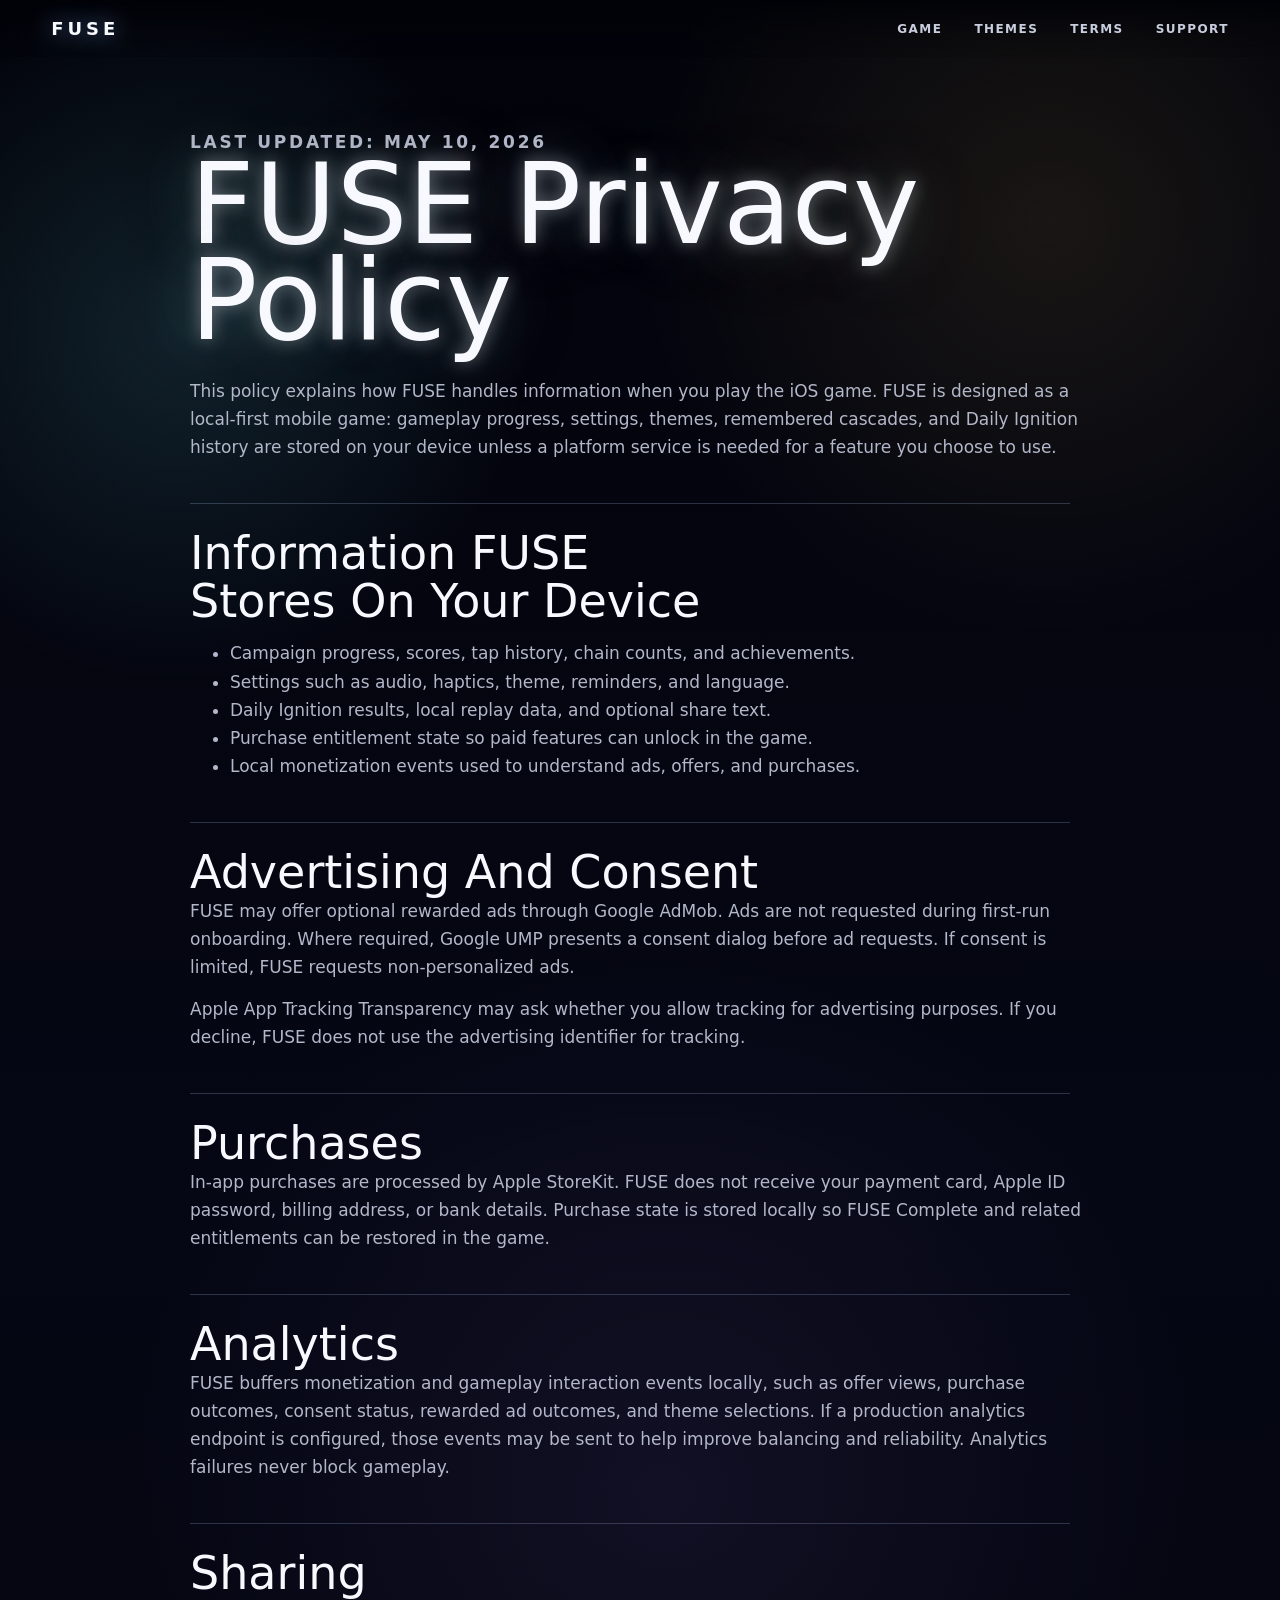
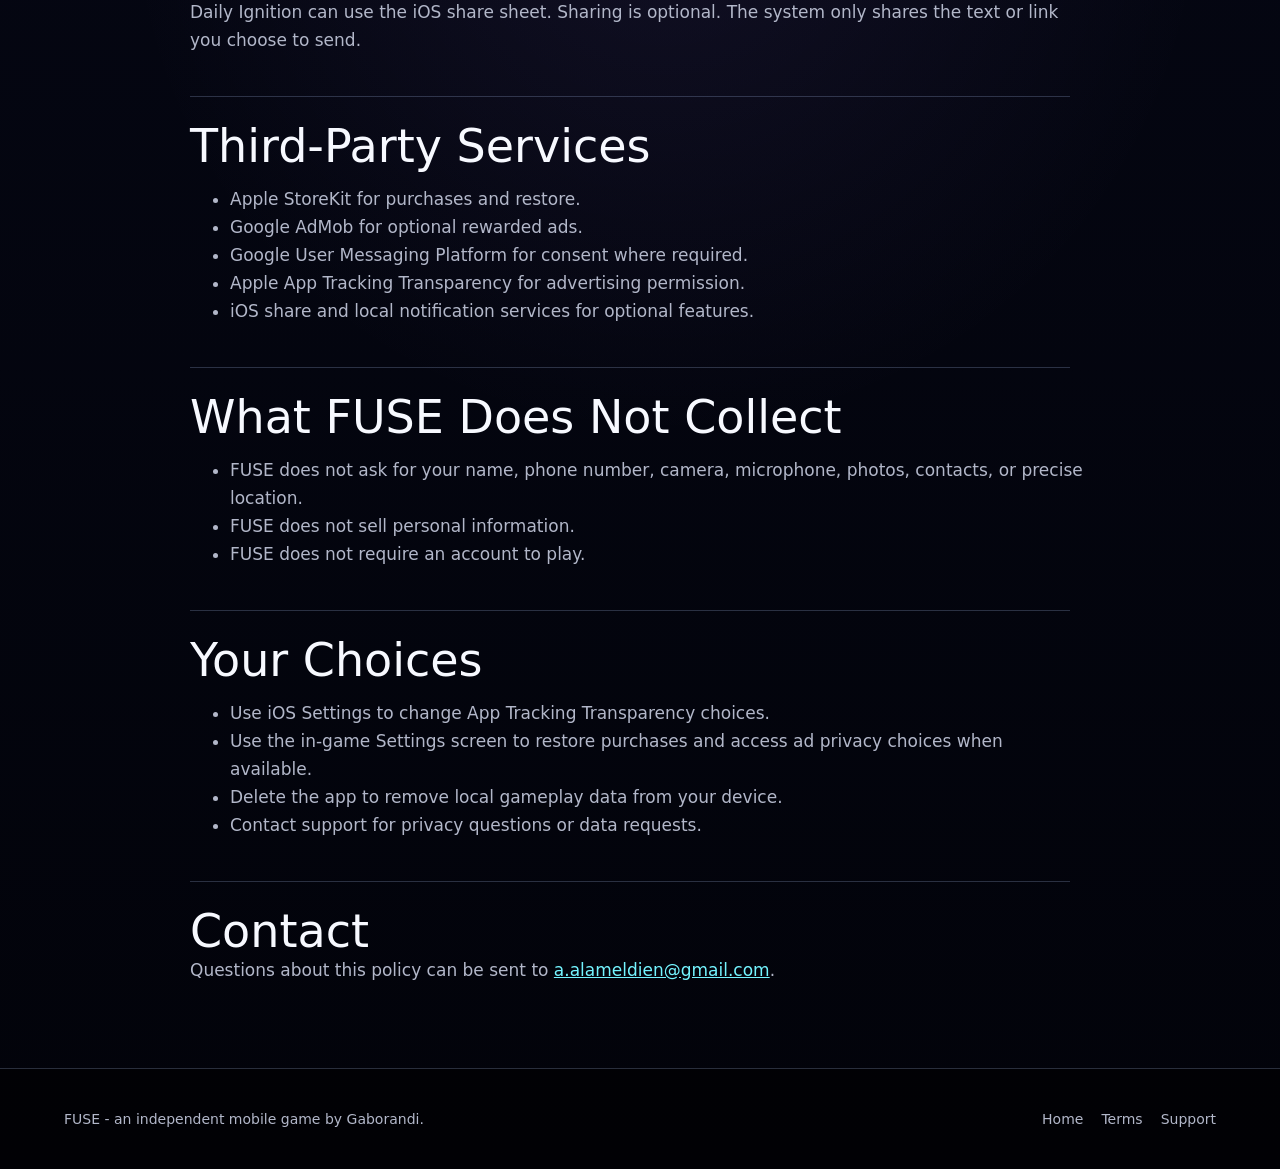
==== privacy/index.html @ 3484f69b "Publish premium FUSE website" ====
<!doctype html>
<html lang="en">
  <head>
    <meta charset="utf-8">
    <meta name="viewport" content="width=device-width, initial-scale=1">
    <title>FUSE Privacy Policy</title>
    <meta name="description" content="Privacy policy for FUSE, a mobile chain reaction puzzle game.">
    <link rel="canonical" href="https://gaborandi.github.io/fuse-privacy/privacy/">
    <meta name="theme-color" content="#03050c">
    <link rel="icon" href="../assets/favicon.svg" type="image/svg+xml">
    <link rel="stylesheet" href="../assets/site.css">
  </head>
  <body>
    <header class="site-header">
      <a class="brand-link" href="../">FUSE</a>
      <nav class="nav-links" aria-label="Main navigation">
        <a href="../#mechanic">Game</a>
        <a href="../#themes">Themes</a>
        <a href="../terms/">Terms</a>
        <a href="../support/">Support</a>
      </nav>
    </header>

    <main class="legal-body">
      <p class="updated">Last updated: May 10, 2026</p>
      <h1>FUSE Privacy Policy</h1>
      <p>
        This policy explains how FUSE handles information when you play the iOS
        game. FUSE is designed as a local-first mobile game: gameplay progress,
        settings, themes, remembered cascades, and Daily Ignition history are
        stored on your device unless a platform service is needed for a feature
        you choose to use.
      </p>

      <h2>Information FUSE Stores On Your Device</h2>
      <ul>
        <li>Campaign progress, scores, tap history, chain counts, and achievements.</li>
        <li>Settings such as audio, haptics, theme, reminders, and language.</li>
        <li>Daily Ignition results, local replay data, and optional share text.</li>
        <li>Purchase entitlement state so paid features can unlock in the game.</li>
        <li>Local monetization events used to understand ads, offers, and purchases.</li>
      </ul>

      <h2>Advertising And Consent</h2>
      <p>
        FUSE may offer optional rewarded ads through Google AdMob. Ads are not
        requested during first-run onboarding. Where required, Google UMP
        presents a consent dialog before ad requests. If consent is limited,
        FUSE requests non-personalized ads.
      </p>
      <p>
        Apple App Tracking Transparency may ask whether you allow tracking for
        advertising purposes. If you decline, FUSE does not use the advertising
        identifier for tracking.
      </p>

      <h2>Purchases</h2>
      <p>
        In-app purchases are processed by Apple StoreKit. FUSE does not receive
        your payment card, Apple ID password, billing address, or bank details.
        Purchase state is stored locally so FUSE Complete and related
        entitlements can be restored in the game.
      </p>

      <h2>Analytics</h2>
      <p>
        FUSE buffers monetization and gameplay interaction events locally, such
        as offer views, purchase outcomes, consent status, rewarded ad outcomes,
        and theme selections. If a production analytics endpoint is configured,
        those events may be sent to help improve balancing and reliability.
        Analytics failures never block gameplay.
      </p>

      <h2>Sharing</h2>
      <p>
        Daily Ignition can use the iOS share sheet. Sharing is optional. The
        system only shares the text or link you choose to send.
      </p>

      <h2>Third-Party Services</h2>
      <ul>
        <li>Apple StoreKit for purchases and restore.</li>
        <li>Google AdMob for optional rewarded ads.</li>
        <li>Google User Messaging Platform for consent where required.</li>
        <li>Apple App Tracking Transparency for advertising permission.</li>
        <li>iOS share and local notification services for optional features.</li>
      </ul>

      <h2>What FUSE Does Not Collect</h2>
      <ul>
        <li>FUSE does not ask for your name, phone number, camera, microphone, photos, contacts, or precise location.</li>
        <li>FUSE does not sell personal information.</li>
        <li>FUSE does not require an account to play.</li>
      </ul>

      <h2>Your Choices</h2>
      <ul>
        <li>Use iOS Settings to change App Tracking Transparency choices.</li>
        <li>Use the in-game Settings screen to restore purchases and access ad privacy choices when available.</li>
        <li>Delete the app to remove local gameplay data from your device.</li>
        <li>Contact support for privacy questions or data requests.</li>
      </ul>

      <h2>Contact</h2>
      <p>
        Questions about this policy can be sent to
        <a href="mailto:a.alameldien@gmail.com">a.alameldien@gmail.com</a>.
      </p>
    </main>

    <footer class="site-footer">
      <div class="footer-inner">
        <span>FUSE - an independent mobile game by Gaborandi.</span>
        <nav class="footer-links" aria-label="Legal navigation">
          <a href="../">Home</a>
          <a href="../terms/">Terms</a>
          <a href="../support/">Support</a>
        </nav>
      </div>
    </footer>
  </body>
</html>
---- assets/site.css ----
:root {
  color-scheme: dark;
  --bg: #02030a;
  --ink: #f7f9ff;
  --muted: #b2b7c9;
  --soft: #7a8199;
  --line: rgba(180, 204, 255, 0.22);
  --line-hot: rgba(116, 244, 255, 0.45);
  --glass: rgba(5, 8, 18, 0.68);
  --glass-strong: rgba(7, 11, 24, 0.88);
  --blue: #8fb6ff;
  --cyan: #74f4ff;
  --violet: #aa83ff;
  --amber: #ffd166;
  --red: #ff5c3f;
  --green: #8fffc2;
  --radius: 8px;
  --max: 1180px;
  font-family: Inter, ui-sans-serif, system-ui, -apple-system, BlinkMacSystemFont, "Segoe UI", sans-serif;
}

* {
  box-sizing: border-box;
}

html {
  background: var(--bg);
  scroll-behavior: smooth;
}

body {
  margin: 0;
  min-height: 100vh;
  overflow-x: hidden;
  color: var(--ink);
  background:
    radial-gradient(circle at 14% 12%, rgba(116, 244, 255, 0.12), transparent 22rem),
    radial-gradient(circle at 82% 8%, rgba(255, 209, 102, 0.09), transparent 26rem),
    radial-gradient(circle at 52% 54%, rgba(170, 131, 255, 0.08), transparent 34rem),
    linear-gradient(180deg, #02030a 0%, #050714 42%, #02030a 100%);
}

body::before {
  content: "";
  position: fixed;
  inset: 0;
  z-index: -4;
  pointer-events: none;
  background-image:
    radial-gradient(circle, rgba(255, 255, 255, 0.16) 0 1px, transparent 1px),
    radial-gradient(circle, rgba(116, 244, 255, 0.12) 0 1px, transparent 1px);
  background-position: 0 0, 24px 40px;
  background-size: 88px 88px, 132px 132px;
  opacity: 0.34;
}

body::after {
  content: "";
  position: fixed;
  inset: 0;
  z-index: -3;
  pointer-events: none;
  background:
    linear-gradient(90deg, rgba(0, 0, 0, 0.44), transparent 18%, transparent 82%, rgba(0, 0, 0, 0.48)),
    radial-gradient(circle at 50% 36%, transparent 0, rgba(0, 0, 0, 0.48) 72%);
}

a {
  color: inherit;
}

img {
  display: block;
  max-width: 100%;
}

h1,
h2,
h3,
p,
figure,
dl,
dd {
  margin: 0;
}

.site-header {
  position: fixed;
  inset: 0 0 auto;
  z-index: 50;
  display: flex;
  align-items: center;
  justify-content: space-between;
  gap: 24px;
  padding: 18px clamp(18px, 4vw, 56px);
  background: linear-gradient(180deg, rgba(1, 2, 7, 0.92), rgba(1, 2, 7, 0.28), transparent);
  backdrop-filter: blur(16px);
}

.brand-link {
  color: var(--ink);
  font-size: 18px;
  font-weight: 760;
  letter-spacing: 0.22em;
  text-decoration: none;
  text-shadow: 0 0 22px rgba(143, 182, 255, 0.7);
}

.nav-links {
  display: flex;
  align-items: center;
  gap: clamp(14px, 2.5vw, 32px);
  color: #c8cede;
  font-size: 12px;
  font-weight: 720;
  letter-spacing: 0.12em;
  text-transform: uppercase;
}

.nav-links a,
.footer-links a {
  text-decoration: none;
}

.nav-links a:hover,
.footer-links a:hover {
  color: var(--cyan);
}

.hero-premium {
  position: relative;
  min-height: 100svh;
  isolation: isolate;
  overflow: hidden;
  display: grid;
  align-items: center;
  padding: 104px clamp(20px, 5vw, 74px) 64px;
}

.hero-cosmos,
.cosmos-layer {
  position: absolute;
  inset: 0;
}

.hero-cosmos {
  z-index: -2;
  overflow: hidden;
  background: #02030a;
}

.cosmos-layer {
  width: 100%;
  height: 100%;
  object-fit: cover;
  opacity: 0;
  transform: scale(1.1);
  filter: saturate(1.28) contrast(1.16) brightness(0.76);
  animation: heroCrossfade 24s linear infinite, heroDrift 18s ease-in-out infinite alternate;
}

.layer-sirius {
  opacity: 1;
}

.layer-carina {
  animation-delay: 8s, 0s;
}

.layer-helix {
  animation-delay: 16s, 0s;
}

.hero-premium::before {
  content: "";
  position: absolute;
  inset: 0;
  z-index: -1;
  background:
    radial-gradient(circle at 70% 45%, rgba(116, 244, 255, 0.13), transparent 24rem),
    radial-gradient(circle at 23% 68%, rgba(255, 92, 63, 0.13), transparent 28rem),
    linear-gradient(90deg, rgba(2, 3, 10, 0.96) 0%, rgba(2, 3, 10, 0.56) 42%, rgba(2, 3, 10, 0.86) 100%),
    linear-gradient(180deg, rgba(2, 3, 10, 0.16), #02030a 96%);
}

@keyframes heroCrossfade {
  0%,
  31% {
    opacity: 1;
  }

  36%,
  95% {
    opacity: 0;
  }

  100% {
    opacity: 1;
  }
}

@keyframes heroDrift {
  from {
    transform: translate3d(-1.6%, -1.2%, 0) scale(1.08);
  }

  to {
    transform: translate3d(1.8%, 1.4%, 0) scale(1.16);
  }
}

.hero-layout {
  width: min(var(--max), 100%);
  margin: 0 auto;
  display: grid;
  grid-template-columns: minmax(0, 0.95fr) minmax(360px, 0.8fr);
  gap: clamp(36px, 7vw, 104px);
  align-items: center;
}

.hero-copy {
  position: relative;
  z-index: 2;
}

.eyebrow,
.section-kicker,
.updated {
  color: var(--blue);
  text-transform: uppercase;
  letter-spacing: 0.16em;
  font-size: 13px;
  font-weight: 820;
}

.eyebrow {
  margin-bottom: 18px;
}

h1 {
  font-size: clamp(92px, 16vw, 214px);
  line-height: 0.74;
  font-weight: 260;
  letter-spacing: 0;
  text-shadow:
    0 0 18px rgba(247, 249, 255, 0.42),
    0 0 64px rgba(116, 244, 255, 0.28),
    0 0 110px rgba(255, 92, 63, 0.2);
}

.hero-lead {
  max-width: 710px;
  margin-top: 30px;
  color: #eef2ff;
  font-size: clamp(23px, 2.7vw, 36px);
  line-height: 1.22;
  text-wrap: balance;
}

.hero-actions {
  display: flex;
  flex-wrap: wrap;
  gap: 14px;
  margin-top: 30px;
}

.button {
  display: inline-flex;
  align-items: center;
  justify-content: center;
  min-height: 50px;
  padding: 0 20px;
  border: 1px solid rgba(205, 220, 255, 0.34);
  border-radius: var(--radius);
  color: var(--ink);
  background: rgba(6, 10, 24, 0.7);
  text-decoration: none;
  font-weight: 820;
  box-shadow: 0 18px 54px rgba(0, 0, 0, 0.34);
}

.button.primary {
  border-color: rgba(116, 244, 255, 0.66);
  background: linear-gradient(135deg, rgba(116, 244, 255, 0.32), rgba(143, 182, 255, 0.16), rgba(255, 209, 102, 0.11));
}

.button:hover {
  border-color: rgba(255, 255, 255, 0.82);
  transform: translateY(-1px);
}

.signal-row {
  display: grid;
  grid-template-columns: repeat(3, minmax(0, 1fr));
  max-width: 660px;
  margin-top: 44px;
  border: 1px solid rgba(180, 204, 255, 0.22);
  border-radius: var(--radius);
  background: rgba(4, 7, 17, 0.62);
  box-shadow: 0 20px 72px rgba(0, 0, 0, 0.28);
}

.signal-row div {
  padding: 18px;
}

.signal-row div + div {
  border-left: 1px solid rgba(180, 204, 255, 0.18);
}

.signal-row dt {
  color: var(--cyan);
  font-size: 34px;
  font-weight: 280;
  line-height: 1;
}

.signal-row dd {
  margin-top: 7px;
  color: var(--muted);
  font-size: 12px;
  font-weight: 780;
  letter-spacing: 0.08em;
  text-transform: uppercase;
}

.hero-showcase {
  position: relative;
  min-height: 650px;
}

.phone-frame {
  overflow: hidden;
  border: 1px solid rgba(194, 213, 255, 0.24);
  border-radius: 44px;
  background: linear-gradient(180deg, rgba(31, 39, 66, 0.92), #05060b);
  box-shadow:
    0 50px 130px rgba(0, 0, 0, 0.7),
    0 0 70px rgba(116, 244, 255, 0.11);
}

.phone-frame img {
  width: 100%;
  height: 100%;
  object-fit: cover;
  border-radius: 34px;
  padding: 12px;
}

.hero-phone {
  position: absolute;
  right: clamp(18px, 4vw, 64px);
  top: 22px;
  width: min(340px, 72vw);
  height: 640px;
  transform: rotate(2.4deg);
}

.theme-orbit {
  position: absolute;
  display: grid;
  gap: 10px;
  padding: 10px;
  width: 185px;
  border: 1px solid rgba(205, 220, 255, 0.24);
  border-radius: var(--radius);
  background: rgba(2, 4, 12, 0.74);
  box-shadow: 0 24px 70px rgba(0, 0, 0, 0.36);
  animation: floatPanel 5s ease-in-out infinite alternate;
}

.theme-orbit img {
  width: 100%;
  aspect-ratio: 1.22;
  object-fit: cover;
  border-radius: 6px;
  filter: saturate(1.3) contrast(1.08) brightness(1.04);
}

.theme-orbit span {
  color: var(--ink);
  font-size: 13px;
  font-weight: 820;
  letter-spacing: 0.12em;
  text-transform: uppercase;
}

.orbit-one {
  left: 0;
  top: 46px;
}

.orbit-two {
  right: 0;
  bottom: 40px;
  animation-delay: 1.2s;
}

.orbit-three {
  left: 28px;
  bottom: 150px;
  animation-delay: 2.1s;
}

@keyframes floatPanel {
  from {
    transform: translate3d(0, -8px, 0);
  }

  to {
    transform: translate3d(0, 10px, 0);
  }
}

.section {
  position: relative;
  padding: clamp(76px, 10vw, 136px) clamp(20px, 5vw, 74px);
}

.section-inner {
  width: min(var(--max), 100%);
  margin: 0 auto;
}

.split-head {
  display: grid;
  grid-template-columns: minmax(0, 1fr) minmax(300px, 0.7fr);
  gap: clamp(30px, 6vw, 88px);
  align-items: end;
  margin-top: 18px;
  margin-bottom: clamp(34px, 5vw, 62px);
}

h2 {
  max-width: 880px;
  color: var(--ink);
  font-size: clamp(42px, 6vw, 92px);
  line-height: 0.92;
  font-weight: 330;
  letter-spacing: 0;
  text-wrap: balance;
}

h3 {
  color: var(--ink);
}

.split-head p,
.stage-copy,
.finish-layout p {
  color: #cdd3e6;
  font-size: clamp(18px, 1.6vw, 22px);
  line-height: 1.58;
}

.play-section {
  background:
    linear-gradient(180deg, #02030a 0%, rgba(5, 8, 20, 0.96) 100%),
    radial-gradient(circle at 20% 20%, rgba(116, 244, 255, 0.16), transparent 28rem);
}

.play-grid {
  display: grid;
  grid-template-columns: repeat(3, minmax(0, 1fr));
  gap: 16px;
}

.play-card,
.mode-shot,
.legal-grid .tile {
  border: 1px solid var(--line);
  border-radius: var(--radius);
  background:
    linear-gradient(180deg, rgba(18, 26, 50, 0.8), rgba(6, 9, 22, 0.9)),
    radial-gradient(circle at 16% 0%, rgba(116, 244, 255, 0.12), transparent 16rem);
  box-shadow: 0 28px 90px rgba(0, 0, 0, 0.34);
}

.play-card {
  min-height: 250px;
  padding: 24px;
}

.play-number {
  display: block;
  margin-bottom: 52px;
  color: var(--soft);
  font-size: 15px;
  font-variant-numeric: tabular-nums;
}

.play-card h3 {
  margin-bottom: 12px;
  font-size: 30px;
}

.play-card p,
.mode-shot p,
.legal-body p,
.legal-body li {
  color: var(--muted);
  line-height: 1.65;
}

.star-stage {
  overflow: hidden;
  background:
    linear-gradient(180deg, rgba(2, 3, 10, 0.94), rgba(3, 5, 13, 0.86)),
    url("./themes/void.jpg") center / cover fixed;
}

.star-stage::before {
  content: "";
  position: absolute;
  inset: 0;
  background:
    radial-gradient(circle at 28% 42%, rgba(116, 244, 255, 0.1), transparent 25rem),
    radial-gradient(circle at 78% 54%, rgba(138, 76, 255, 0.12), transparent 25rem);
}

.star-stage-inner {
  position: relative;
  display: grid;
  grid-template-columns: minmax(0, 0.75fr) minmax(420px, 1fr);
  gap: clamp(38px, 7vw, 104px);
  align-items: center;
}

.star-stage h2 {
  margin-top: 18px;
}

.stage-copy {
  max-width: 560px;
  margin-top: 26px;
}

.star-map {
  position: relative;
  display: grid;
  grid-template-columns: repeat(2, minmax(0, 1fr));
  gap: 14px;
}

.star-map::before {
  content: "";
  position: absolute;
  inset: 10% 12%;
  border: 1px solid rgba(116, 244, 255, 0.16);
  border-radius: 50%;
  box-shadow: inset 0 0 70px rgba(116, 244, 255, 0.08);
}

.star-node {
  position: relative;
  min-height: 136px;
  padding: 64px 18px 18px;
  border: 1px solid rgba(180, 204, 255, 0.2);
  border-radius: var(--radius);
  background: rgba(2, 4, 12, 0.74);
}

.star-node::before {
  content: "";
  position: absolute;
  top: 18px;
  left: 18px;
  width: 30px;
  height: 30px;
  border-radius: 50%;
  background: var(--star);
  box-shadow: 0 0 18px var(--star), 0 0 54px var(--star);
}

.star-node b {
  display: block;
  font-size: 21px;
}

.star-node span {
  display: block;
  margin-top: 6px;
  color: var(--muted);
  font-size: 14px;
}

.theme-atlas {
  background:
    radial-gradient(circle at 28% 20%, rgba(255, 209, 102, 0.1), transparent 24rem),
    radial-gradient(circle at 78% 44%, rgba(116, 244, 255, 0.11), transparent 30rem),
    linear-gradient(180deg, #02030a 0%, #060815 100%);
}

.theme-mosaic {
  display: grid;
  grid-template-columns: repeat(4, minmax(0, 1fr));
  grid-auto-rows: 280px;
  grid-auto-flow: dense;
  gap: 16px;
}

.theme-panel {
  position: relative;
  overflow: hidden;
  border: 1px solid rgba(205, 220, 255, 0.24);
  border-radius: var(--radius);
  background: #04050b;
  box-shadow: 0 28px 86px rgba(0, 0, 0, 0.34);
}

.theme-panel.wide {
  grid-column: span 2;
}

.theme-panel.tall {
  grid-row: span 2;
}

.theme-panel img {
  width: 100%;
  height: 100%;
  object-fit: cover;
  transform: scale(1.06);
  filter: saturate(1.34) contrast(1.12) brightness(1.02);
  animation: imageBreath 8s ease-in-out infinite alternate;
}

.theme-panel:nth-child(2n) img {
  animation-delay: 1.4s;
}

.theme-panel:nth-child(3n) img {
  animation-delay: 2.3s;
}

.theme-panel::after {
  content: "";
  position: absolute;
  inset: 0;
  background:
    linear-gradient(180deg, transparent 38%, rgba(0, 0, 0, 0.82)),
    linear-gradient(90deg, rgba(0, 0, 0, 0.1), transparent 50%);
}

.theme-panel figcaption {
  position: absolute;
  inset: auto 0 0;
  z-index: 2;
  padding: 24px;
}

.theme-panel strong {
  display: block;
  font-size: clamp(25px, 3vw, 42px);
  line-height: 1;
}

.theme-panel span {
  display: block;
  margin-top: 8px;
  color: #d5d9e8;
  font-size: 15px;
}

@keyframes imageBreath {
  from {
    transform: translate3d(-1.5%, -1%, 0) scale(1.06);
  }

  to {
    transform: translate3d(1.5%, 1%, 0) scale(1.13);
  }
}

.modes-section {
  background:
    linear-gradient(180deg, #060815 0%, #02030a 100%),
    radial-gradient(circle at 20% 20%, rgba(170, 131, 255, 0.13), transparent 26rem);
}

.mode-gallery {
  display: grid;
  grid-template-columns: repeat(3, minmax(0, 1fr));
  gap: 16px;
}

.mode-shot {
  overflow: hidden;
}

.mode-shot img {
  width: 100%;
  aspect-ratio: 0.64;
  object-fit: cover;
  object-position: top center;
  filter: saturate(1.08) contrast(1.08) brightness(0.86);
  border-bottom: 1px solid var(--line);
}

.mode-shot div {
  padding: 22px;
}

.mode-shot h3 {
  margin-bottom: 10px;
  font-size: 28px;
}

.finish-section {
  background:
    radial-gradient(circle at 18% 60%, rgba(116, 244, 255, 0.1), transparent 24rem),
    radial-gradient(circle at 82% 18%, rgba(255, 92, 63, 0.1), transparent 24rem),
    #02030a;
}

.finish-layout {
  display: grid;
  grid-template-columns: 0.72fr 1fr;
  gap: clamp(34px, 7vw, 96px);
  align-items: center;
}

.finish-phone {
  width: min(360px, 80vw);
  justify-self: center;
}

.finish-layout h2 {
  margin-top: 18px;
  margin-bottom: 24px;
}

.site-footer {
  padding: 42px clamp(20px, 5vw, 74px);
  border-top: 1px solid var(--line);
  background: rgba(0, 0, 0, 0.52);
}

.footer-inner {
  width: min(var(--max), 100%);
  margin: 0 auto;
  display: flex;
  align-items: center;
  justify-content: space-between;
  gap: 20px;
  color: var(--muted);
  font-size: 14px;
}

.footer-links {
  display: flex;
  gap: 18px;
}

.legal-body {
  width: min(900px, calc(100% - 44px));
  margin: 0 auto;
  padding: 128px 0 84px;
}

.legal-body h1 {
  margin-bottom: 28px;
  font-size: clamp(50px, 9vw, 112px);
  line-height: 0.86;
  font-weight: 300;
}

.legal-body h2 {
  margin-top: 42px;
  padding-top: 26px;
  border-top: 1px solid var(--line);
  font-size: clamp(28px, 4vw, 46px);
  line-height: 1.04;
}

.legal-body p,
.legal-body li {
  font-size: 17px;
}

.legal-body p + p,
.legal-body ul {
  margin-top: 14px;
}

.legal-body a {
  color: var(--cyan);
}

.legal-body code {
  color: var(--ink);
  background: rgba(143, 182, 255, 0.1);
  border: 1px solid var(--line);
  border-radius: 6px;
  padding: 2px 6px;
}

.legal-grid {
  display: grid;
  grid-template-columns: repeat(3, minmax(0, 1fr));
  gap: 16px;
  margin: 38px 0 18px;
}

.legal-grid .tile {
  min-height: 260px;
  padding: 22px;
}

.legal-grid .tile h2 {
  margin-top: 0;
  padding-top: 0;
  border-top: 0;
  font-size: 24px;
  line-height: 1.12;
}

@media (max-width: 1060px) {
  .hero-layout,
  .split-head,
  .star-stage-inner,
  .finish-layout {
    grid-template-columns: 1fr;
  }

  .hero-showcase {
    min-height: 620px;
  }

  .hero-phone {
    left: 50%;
    right: auto;
    transform: translateX(-50%) rotate(1.6deg);
  }

  .orbit-one {
    left: 3%;
  }

  .orbit-two {
    right: 3%;
  }

  .play-grid,
  .legal-grid {
    grid-template-columns: 1fr;
  }

  .theme-mosaic {
    grid-template-columns: repeat(2, minmax(0, 1fr));
  }
}

@media (max-width: 700px) {
  .site-header {
    position: absolute;
    padding: 14px;
  }

  .brand-link {
    font-size: 13px;
  }

  .nav-links {
    gap: 10px;
    font-size: 9px;
    letter-spacing: 0.08em;
  }

  .hero-premium {
    min-height: auto;
    padding-top: 88px;
  }

  h1 {
    font-size: clamp(78px, 26vw, 118px);
  }

  .hero-lead {
    font-size: 22px;
  }

  .signal-row {
    grid-template-columns: 1fr;
  }

  .signal-row div + div {
    border-left: 0;
    border-top: 1px solid rgba(180, 204, 255, 0.18);
  }

  .hero-showcase {
    min-height: 560px;
  }

  .hero-phone {
    width: min(285px, 78vw);
    height: 520px;
    top: 20px;
  }

  .theme-orbit {
    width: 128px;
  }

  .orbit-one {
    left: 0;
    top: 36px;
  }

  .orbit-two {
    right: 0;
    bottom: 44px;
  }

  .orbit-three {
    left: 5%;
    bottom: 142px;
  }

  .section {
    padding: 72px 18px;
  }

  h2 {
    font-size: clamp(38px, 13vw, 58px);
  }

  .split-head {
    gap: 24px;
  }

  .star-map,
  .theme-mosaic {
    grid-template-columns: 1fr;
  }

  .theme-mosaic {
    grid-auto-rows: auto;
    gap: 18px;
  }

  .theme-panel,
  .theme-panel.wide,
  .theme-panel.tall {
    grid-column: auto;
    grid-row: auto;
    min-height: 360px;
  }

  .theme-panel img {
    min-height: 360px;
  }

  .mode-shot img {
    aspect-ratio: 0.78;
  }

  .mode-gallery {
    grid-template-columns: 1fr;
  }

  .finish-phone {
    width: min(300px, 86vw);
  }

  .footer-inner {
    align-items: flex-start;
    flex-direction: column;
  }
}

@media (prefers-reduced-motion: reduce) {
  *,
  *::before,
  *::after {
    animation-duration: 1ms !important;
    animation-iteration-count: 1 !important;
    scroll-behavior: auto !important;
  }
}
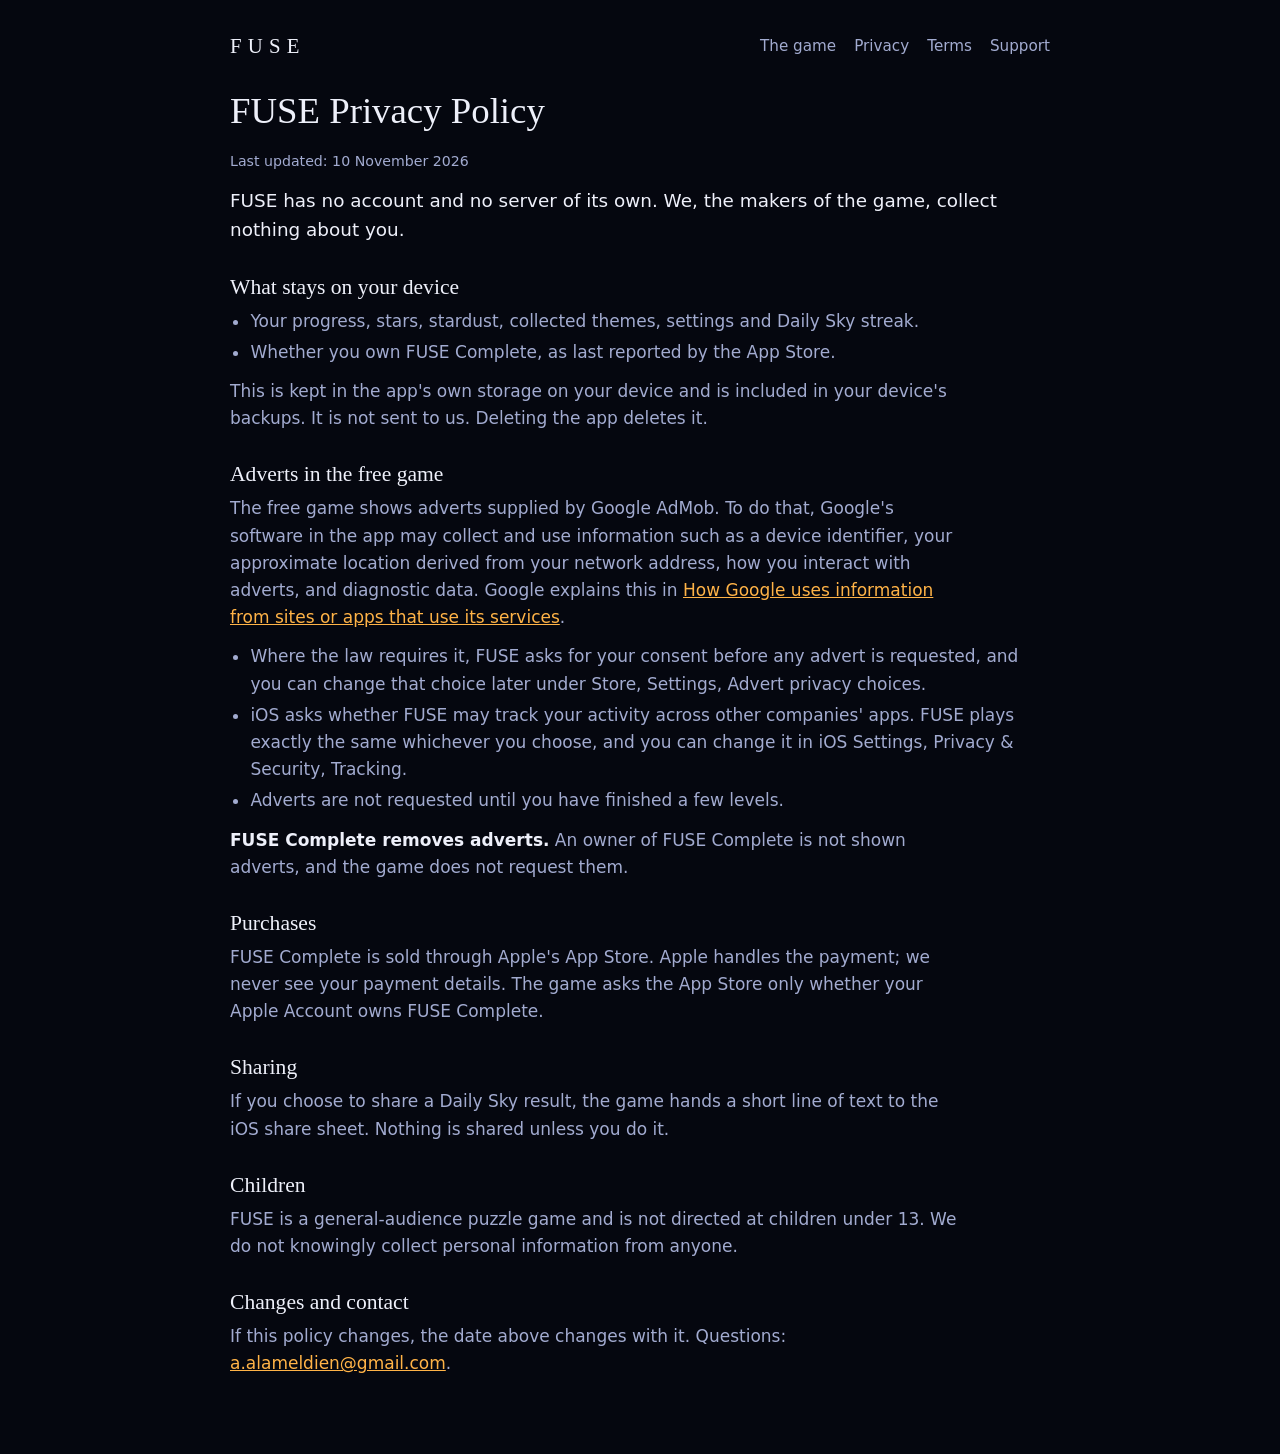
==== commit 71fd2565: "Rewrite the site for FUSE: One Tap Star Puzzle The pages described the earlier game. They now descri" ====
--- a/privacy/index.html
+++ b/privacy/index.html
@@ -1,122 +1,58 @@
-<!doctype html>
+<!DOCTYPE html>
 <html lang="en">
-  <head>
-    <meta charset="utf-8">
-    <meta name="viewport" content="width=device-width, initial-scale=1">
-    <title>FUSE Privacy Policy</title>
-    <meta name="description" content="Privacy policy for FUSE, a mobile chain reaction puzzle game.">
-    <link rel="canonical" href="https://gaborandi.github.io/fuse-privacy/privacy/">
-    <meta name="theme-color" content="#03050c">
-    <link rel="icon" href="../assets/favicon.svg" type="image/svg+xml">
-    <link rel="stylesheet" href="../assets/site.css">
-  </head>
-  <body>
-    <header class="site-header">
-      <a class="brand-link" href="../">FUSE</a>
-      <nav class="nav-links" aria-label="Main navigation">
-        <a href="../#mechanic">Game</a>
-        <a href="../#themes">Themes</a>
-        <a href="../terms/">Terms</a>
-        <a href="../support/">Support</a>
-      </nav>
-    </header>
-
-    <main class="legal-body">
-      <p class="updated">Last updated: May 10, 2026</p>
-      <h1>FUSE Privacy Policy</h1>
-      <p>
-        This policy explains how FUSE handles information when you play the iOS
-        game. FUSE is designed as a local-first mobile game: gameplay progress,
-        settings, themes, remembered cascades, and Daily Ignition history are
-        stored on your device unless a platform service is needed for a feature
-        you choose to use.
-      </p>
-
-      <h2>Information FUSE Stores On Your Device</h2>
-      <ul>
-        <li>Campaign progress, scores, tap history, chain counts, and achievements.</li>
-        <li>Settings such as audio, haptics, theme, reminders, and language.</li>
-        <li>Daily Ignition results, local replay data, and optional share text.</li>
-        <li>Purchase entitlement state so paid features can unlock in the game.</li>
-        <li>Local monetization events used to understand ads, offers, and purchases.</li>
-      </ul>
-
-      <h2>Advertising And Consent</h2>
-      <p>
-        FUSE may offer optional rewarded ads through Google AdMob. Ads are not
-        requested during first-run onboarding. Where required, Google UMP
-        presents a consent dialog before ad requests. If consent is limited,
-        FUSE requests non-personalized ads.
-      </p>
-      <p>
-        Apple App Tracking Transparency may ask whether you allow tracking for
-        advertising purposes. If you decline, FUSE does not use the advertising
-        identifier for tracking.
-      </p>
-
-      <h2>Purchases</h2>
-      <p>
-        In-app purchases are processed by Apple StoreKit. FUSE does not receive
-        your payment card, Apple ID password, billing address, or bank details.
-        Purchase state is stored locally so FUSE Complete and related
-        entitlements can be restored in the game.
-      </p>
-
-      <h2>Analytics</h2>
-      <p>
-        FUSE buffers monetization and gameplay interaction events locally, such
-        as offer views, purchase outcomes, consent status, rewarded ad outcomes,
-        and theme selections. If a production analytics endpoint is configured,
-        those events may be sent to help improve balancing and reliability.
-        Analytics failures never block gameplay.
-      </p>
-
-      <h2>Sharing</h2>
-      <p>
-        Daily Ignition can use the iOS share sheet. Sharing is optional. The
-        system only shares the text or link you choose to send.
-      </p>
-
-      <h2>Third-Party Services</h2>
-      <ul>
-        <li>Apple StoreKit for purchases and restore.</li>
-        <li>Google AdMob for optional rewarded ads.</li>
-        <li>Google User Messaging Platform for consent where required.</li>
-        <li>Apple App Tracking Transparency for advertising permission.</li>
-        <li>iOS share and local notification services for optional features.</li>
-      </ul>
-
-      <h2>What FUSE Does Not Collect</h2>
-      <ul>
-        <li>FUSE does not ask for your name, phone number, camera, microphone, photos, contacts, or precise location.</li>
-        <li>FUSE does not sell personal information.</li>
-        <li>FUSE does not require an account to play.</li>
-      </ul>
-
-      <h2>Your Choices</h2>
-      <ul>
-        <li>Use iOS Settings to change App Tracking Transparency choices.</li>
-        <li>Use the in-game Settings screen to restore purchases and access ad privacy choices when available.</li>
-        <li>Delete the app to remove local gameplay data from your device.</li>
-        <li>Contact support for privacy questions or data requests.</li>
-      </ul>
-
-      <h2>Contact</h2>
-      <p>
-        Questions about this policy can be sent to
-        <a href="mailto:a.alameldien@gmail.com">a.alameldien@gmail.com</a>.
-      </p>
-    </main>
-
-    <footer class="site-footer">
-      <div class="footer-inner">
-        <span>FUSE - an independent mobile game by Gaborandi.</span>
-        <nav class="footer-links" aria-label="Legal navigation">
-          <a href="../">Home</a>
-          <a href="../terms/">Terms</a>
-          <a href="../support/">Support</a>
-        </nav>
-      </div>
-    </footer>
-  </body>
+<head>
+<meta charset="UTF-8">
+<meta name="viewport" content="width=device-width, initial-scale=1">
+<title>FUSE Privacy Policy</title>
+<meta name="description" content="How FUSE handles information.">
+<link rel="icon" href="../assets/favicon.svg" type="image/svg+xml">
+<style>
+:root{color-scheme:dark;--bg:#05070f;--ink:#eef0fa;--dim:#a2abd0;--gold:#ffb347;--line:#2a3566}
+*{box-sizing:border-box;margin:0;padding:0}
+body{background:var(--bg);color:var(--ink);font:17px/1.6 -apple-system,"SF Pro Text",system-ui,"Segoe UI",sans-serif}
+main{max-width:860px;margin:0 auto;padding:28px 20px 64px}
+nav{display:flex;flex-wrap:wrap;gap:18px;align-items:center;padding:6px 0 26px;font-size:.95rem}
+nav a{color:var(--dim);text-decoration:none} nav a:hover{color:var(--ink)} nav b{font:400 1.3rem "New York","Iowan Old Style",Georgia,serif;letter-spacing:.3em;margin-right:auto;color:var(--ink)}
+h1{font:400 2.3rem/1.15 "New York","Iowan Old Style",Georgia,serif;margin:6px 0 14px;text-wrap:balance}
+h2{font:400 1.35rem "New York","Iowan Old Style",Georgia,serif;margin:30px 0 8px}
+p,li{color:var(--dim)} p{margin:0 0 12px;max-width:68ch} ul{padding-left:1.2em;margin:0 0 12px} li{margin:4px 0} b,strong{color:var(--ink);font-weight:600}
+a{color:var(--gold)}
+.lead{font-size:1.15rem;color:var(--ink)}
+.shots{display:grid;grid-template-columns:repeat(3,minmax(0,1fr));gap:14px;margin:26px 0}
+.shots img{width:100%;height:auto;border-radius:18px;border:1px solid var(--line);display:block}
+.note{border:1px solid var(--line);border-radius:14px;padding:14px 16px;margin:18px 0}
+small{color:var(--dim)}
+@media (max-width:560px){.shots{grid-template-columns:1fr 1fr}.shots img:last-child{display:none}h1{font-size:1.8rem}}
+</style>
+</head>
+<body>
+<main>
+<nav><b>FUSE</b><a href="../">The game</a><a href="../privacy/">Privacy</a><a href="../terms/">Terms</a><a href="../support/">Support</a></nav>
+<h1>FUSE Privacy Policy</h1>
+<p><small>Last updated: 10 November 2026</small></p>
+<p class="lead">FUSE has no account and no server of its own. We, the makers of the game, collect nothing about you.</p>
+<h2>What stays on your device</h2>
+<ul>
+<li>Your progress, stars, stardust, collected themes, settings and Daily Sky streak.</li>
+<li>Whether you own FUSE Complete, as last reported by the App Store.</li>
+</ul>
+<p>This is kept in the app's own storage on your device and is included in your device's backups. It is not sent to us. Deleting the app deletes it.</p>
+<h2>Adverts in the free game</h2>
+<p>The free game shows adverts supplied by Google AdMob. To do that, Google's software in the app may collect and use information such as a device identifier, your approximate location derived from your network address, how you interact with adverts, and diagnostic data. Google explains this in <a href="https://policies.google.com/technologies/partner-sites">How Google uses information from sites or apps that use its services</a>.</p>
+<ul>
+<li>Where the law requires it, FUSE asks for your consent before any advert is requested, and you can change that choice later under Store, Settings, Advert privacy choices.</li>
+<li>iOS asks whether FUSE may track your activity across other companies' apps. FUSE plays exactly the same whichever you choose, and you can change it in iOS Settings, Privacy &amp; Security, Tracking.</li>
+<li>Adverts are not requested until you have finished a few levels.</li>
+</ul>
+<p><b>FUSE Complete removes adverts.</b> An owner of FUSE Complete is not shown adverts, and the game does not request them.</p>
+<h2>Purchases</h2>
+<p>FUSE Complete is sold through Apple's App Store. Apple handles the payment; we never see your payment details. The game asks the App Store only whether your Apple Account owns FUSE Complete.</p>
+<h2>Sharing</h2>
+<p>If you choose to share a Daily Sky result, the game hands a short line of text to the iOS share sheet. Nothing is shared unless you do it.</p>
+<h2>Children</h2>
+<p>FUSE is a general-audience puzzle game and is not directed at children under 13. We do not knowingly collect personal information from anyone.</p>
+<h2>Changes and contact</h2>
+<p>If this policy changes, the date above changes with it. Questions: <a href="mailto:a.alameldien@gmail.com">a.alameldien@gmail.com</a>.</p>
+</main>
+</body>
 </html>
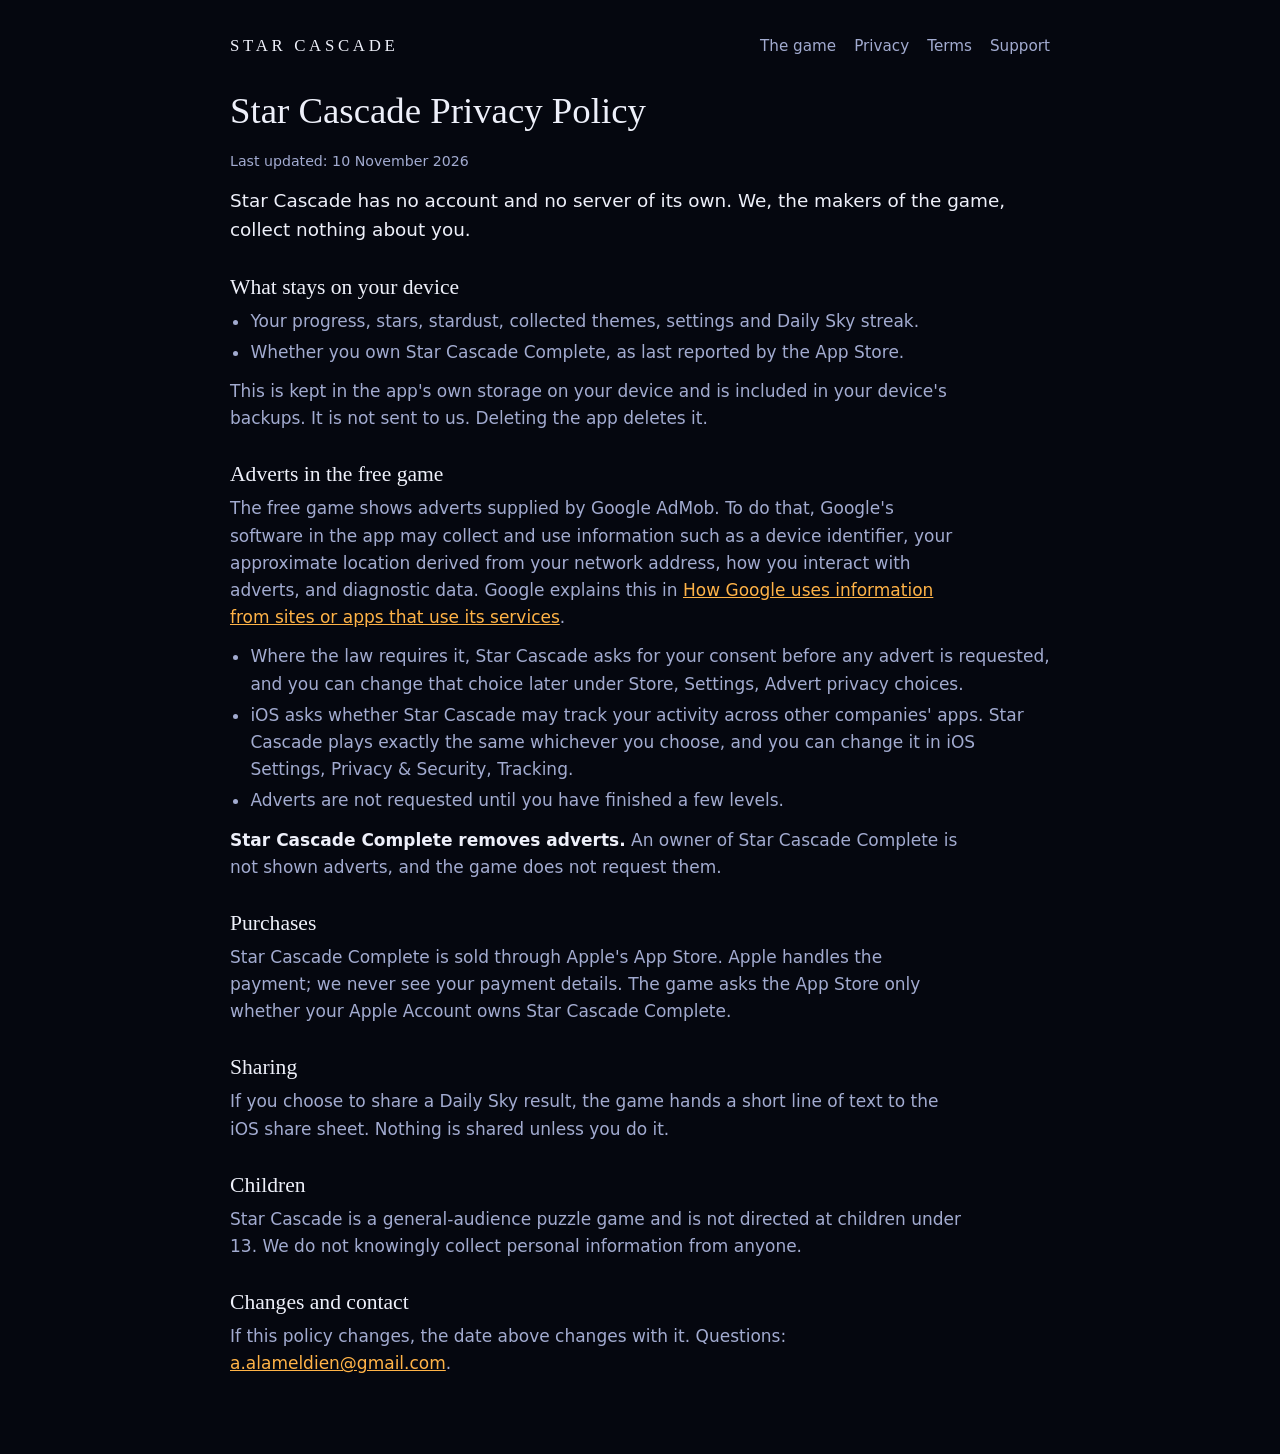
==== commit 38927675: "Rename the game Star Cascade Co-Authored-By: Claude Fable 5.2 <noreply@anthropic.com>" ====
--- a/privacy/index.html
+++ b/privacy/index.html
@@ -3,8 +3,8 @@
 <head>
 <meta charset="UTF-8">
 <meta name="viewport" content="width=device-width, initial-scale=1">
-<title>FUSE Privacy Policy</title>
-<meta name="description" content="How FUSE handles information.">
+<title>Star Cascade Privacy Policy</title>
+<meta name="description" content="How Star Cascade handles information.">
 <link rel="icon" href="../assets/favicon.svg" type="image/svg+xml">
 <style>
 :root{color-scheme:dark;--bg:#05070f;--ink:#eef0fa;--dim:#a2abd0;--gold:#ffb347;--line:#2a3566}
@@ -12,7 +12,7 @@
 body{background:var(--bg);color:var(--ink);font:17px/1.6 -apple-system,"SF Pro Text",system-ui,"Segoe UI",sans-serif}
 main{max-width:860px;margin:0 auto;padding:28px 20px 64px}
 nav{display:flex;flex-wrap:wrap;gap:18px;align-items:center;padding:6px 0 26px;font-size:.95rem}
-nav a{color:var(--dim);text-decoration:none} nav a:hover{color:var(--ink)} nav b{font:400 1.3rem "New York","Iowan Old Style",Georgia,serif;letter-spacing:.3em;margin-right:auto;color:var(--ink)}
+nav a{color:var(--dim);text-decoration:none} nav a:hover{color:var(--ink)} nav b{font:400 1.05rem "New York","Iowan Old Style",Georgia,serif;letter-spacing:.22em;margin-right:auto;color:var(--ink)}
 h1{font:400 2.3rem/1.15 "New York","Iowan Old Style",Georgia,serif;margin:6px 0 14px;text-wrap:balance}
 h2{font:400 1.35rem "New York","Iowan Old Style",Georgia,serif;margin:30px 0 8px}
 p,li{color:var(--dim)} p{margin:0 0 12px;max-width:68ch} ul{padding-left:1.2em;margin:0 0 12px} li{margin:4px 0} b,strong{color:var(--ink);font-weight:600}
@@ -27,30 +27,30 @@
 </head>
 <body>
 <main>
-<nav><b>FUSE</b><a href="../">The game</a><a href="../privacy/">Privacy</a><a href="../terms/">Terms</a><a href="../support/">Support</a></nav>
-<h1>FUSE Privacy Policy</h1>
+<nav><b>STAR CASCADE</b><a href="../">The game</a><a href="../privacy/">Privacy</a><a href="../terms/">Terms</a><a href="../support/">Support</a></nav>
+<h1>Star Cascade Privacy Policy</h1>
 <p><small>Last updated: 10 November 2026</small></p>
-<p class="lead">FUSE has no account and no server of its own. We, the makers of the game, collect nothing about you.</p>
+<p class="lead">Star Cascade has no account and no server of its own. We, the makers of the game, collect nothing about you.</p>
 <h2>What stays on your device</h2>
 <ul>
 <li>Your progress, stars, stardust, collected themes, settings and Daily Sky streak.</li>
-<li>Whether you own FUSE Complete, as last reported by the App Store.</li>
+<li>Whether you own Star Cascade Complete, as last reported by the App Store.</li>
 </ul>
 <p>This is kept in the app's own storage on your device and is included in your device's backups. It is not sent to us. Deleting the app deletes it.</p>
 <h2>Adverts in the free game</h2>
 <p>The free game shows adverts supplied by Google AdMob. To do that, Google's software in the app may collect and use information such as a device identifier, your approximate location derived from your network address, how you interact with adverts, and diagnostic data. Google explains this in <a href="https://policies.google.com/technologies/partner-sites">How Google uses information from sites or apps that use its services</a>.</p>
 <ul>
-<li>Where the law requires it, FUSE asks for your consent before any advert is requested, and you can change that choice later under Store, Settings, Advert privacy choices.</li>
-<li>iOS asks whether FUSE may track your activity across other companies' apps. FUSE plays exactly the same whichever you choose, and you can change it in iOS Settings, Privacy &amp; Security, Tracking.</li>
+<li>Where the law requires it, Star Cascade asks for your consent before any advert is requested, and you can change that choice later under Store, Settings, Advert privacy choices.</li>
+<li>iOS asks whether Star Cascade may track your activity across other companies' apps. Star Cascade plays exactly the same whichever you choose, and you can change it in iOS Settings, Privacy &amp; Security, Tracking.</li>
 <li>Adverts are not requested until you have finished a few levels.</li>
 </ul>
-<p><b>FUSE Complete removes adverts.</b> An owner of FUSE Complete is not shown adverts, and the game does not request them.</p>
+<p><b>Star Cascade Complete removes adverts.</b> An owner of Star Cascade Complete is not shown adverts, and the game does not request them.</p>
 <h2>Purchases</h2>
-<p>FUSE Complete is sold through Apple's App Store. Apple handles the payment; we never see your payment details. The game asks the App Store only whether your Apple Account owns FUSE Complete.</p>
+<p>Star Cascade Complete is sold through Apple's App Store. Apple handles the payment; we never see your payment details. The game asks the App Store only whether your Apple Account owns Star Cascade Complete.</p>
 <h2>Sharing</h2>
 <p>If you choose to share a Daily Sky result, the game hands a short line of text to the iOS share sheet. Nothing is shared unless you do it.</p>
 <h2>Children</h2>
-<p>FUSE is a general-audience puzzle game and is not directed at children under 13. We do not knowingly collect personal information from anyone.</p>
+<p>Star Cascade is a general-audience puzzle game and is not directed at children under 13. We do not knowingly collect personal information from anyone.</p>
 <h2>Changes and contact</h2>
 <p>If this policy changes, the date above changes with it. Questions: <a href="mailto:a.alameldien@gmail.com">a.alameldien@gmail.com</a>.</p>
 </main>
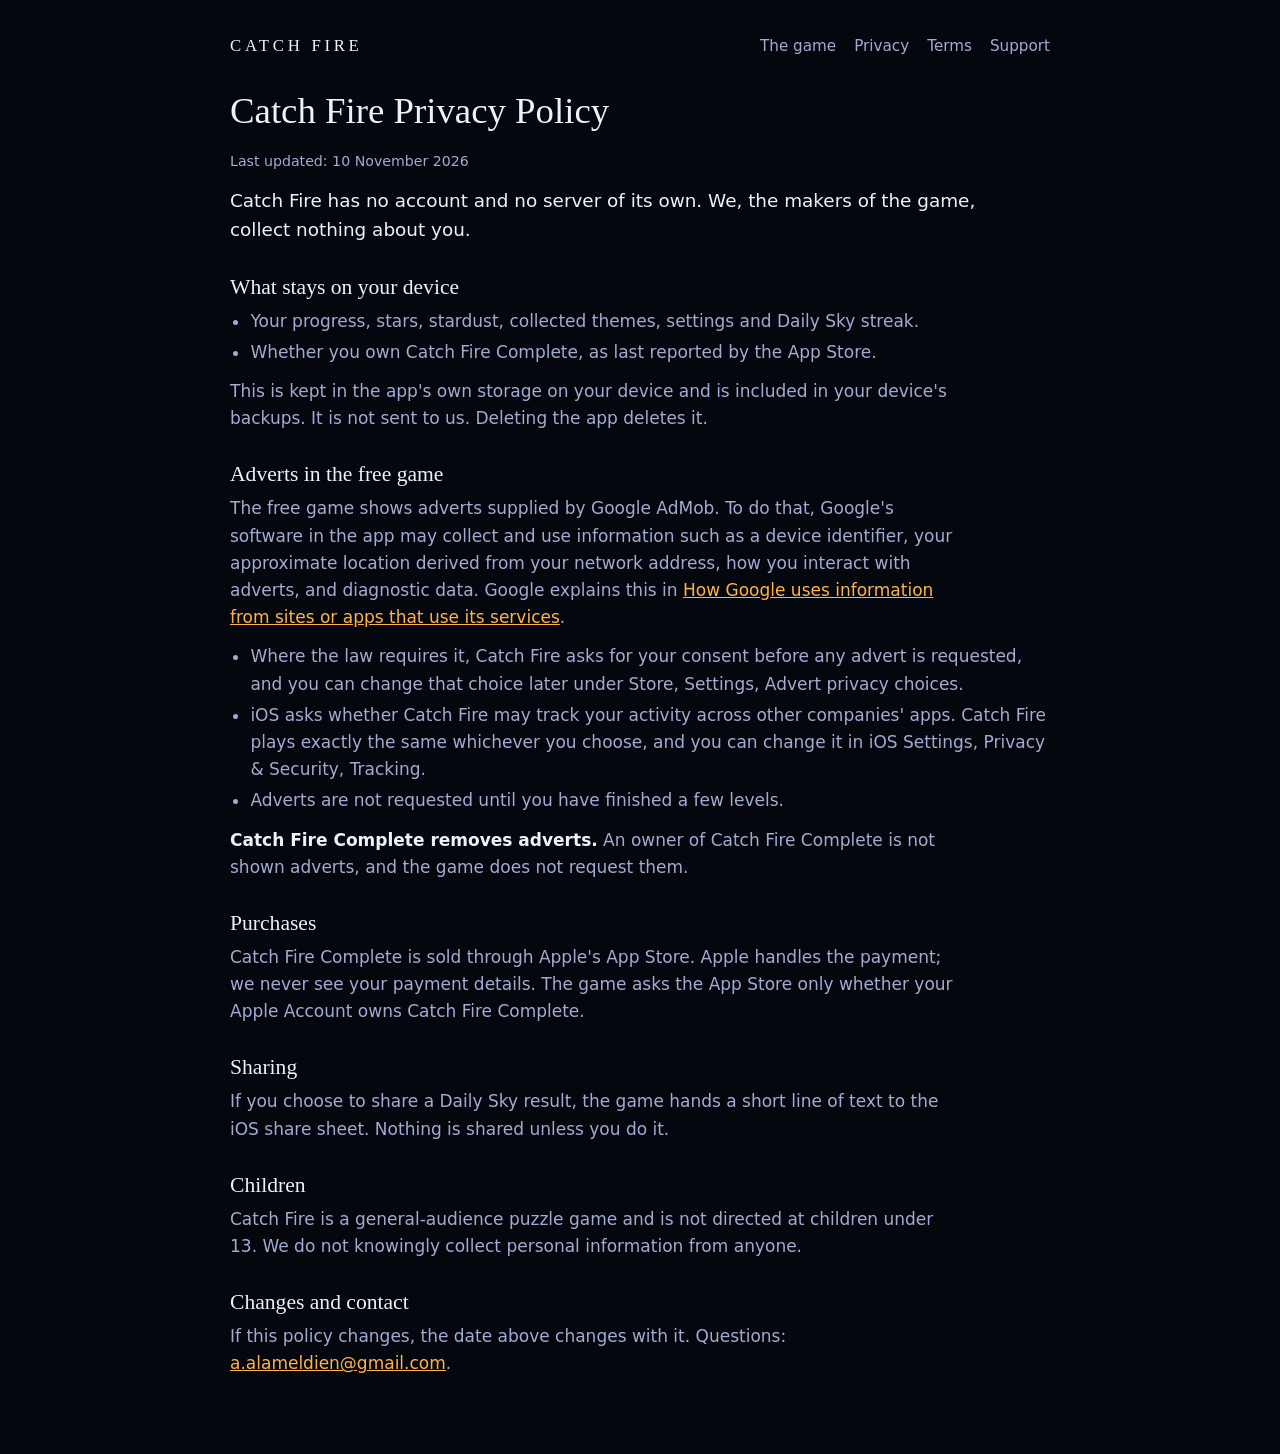
==== commit 23659f75: "Rename the game Catch Fire Co-Authored-By: Claude Fable 5.2 <noreply@anthropic.com>" ====
--- a/privacy/index.html
+++ b/privacy/index.html
@@ -3,8 +3,8 @@
 <head>
 <meta charset="UTF-8">
 <meta name="viewport" content="width=device-width, initial-scale=1">
-<title>Star Cascade Privacy Policy</title>
-<meta name="description" content="How Star Cascade handles information.">
+<title>Catch Fire Privacy Policy</title>
+<meta name="description" content="How Catch Fire handles information.">
 <link rel="icon" href="../assets/favicon.svg" type="image/svg+xml">
 <style>
 :root{color-scheme:dark;--bg:#05070f;--ink:#eef0fa;--dim:#a2abd0;--gold:#ffb347;--line:#2a3566}
@@ -27,30 +27,30 @@
 </head>
 <body>
 <main>
-<nav><b>STAR CASCADE</b><a href="../">The game</a><a href="../privacy/">Privacy</a><a href="../terms/">Terms</a><a href="../support/">Support</a></nav>
-<h1>Star Cascade Privacy Policy</h1>
+<nav><b>CATCH FIRE</b><a href="../">The game</a><a href="../privacy/">Privacy</a><a href="../terms/">Terms</a><a href="../support/">Support</a></nav>
+<h1>Catch Fire Privacy Policy</h1>
 <p><small>Last updated: 10 November 2026</small></p>
-<p class="lead">Star Cascade has no account and no server of its own. We, the makers of the game, collect nothing about you.</p>
+<p class="lead">Catch Fire has no account and no server of its own. We, the makers of the game, collect nothing about you.</p>
 <h2>What stays on your device</h2>
 <ul>
 <li>Your progress, stars, stardust, collected themes, settings and Daily Sky streak.</li>
-<li>Whether you own Star Cascade Complete, as last reported by the App Store.</li>
+<li>Whether you own Catch Fire Complete, as last reported by the App Store.</li>
 </ul>
 <p>This is kept in the app's own storage on your device and is included in your device's backups. It is not sent to us. Deleting the app deletes it.</p>
 <h2>Adverts in the free game</h2>
 <p>The free game shows adverts supplied by Google AdMob. To do that, Google's software in the app may collect and use information such as a device identifier, your approximate location derived from your network address, how you interact with adverts, and diagnostic data. Google explains this in <a href="https://policies.google.com/technologies/partner-sites">How Google uses information from sites or apps that use its services</a>.</p>
 <ul>
-<li>Where the law requires it, Star Cascade asks for your consent before any advert is requested, and you can change that choice later under Store, Settings, Advert privacy choices.</li>
-<li>iOS asks whether Star Cascade may track your activity across other companies' apps. Star Cascade plays exactly the same whichever you choose, and you can change it in iOS Settings, Privacy &amp; Security, Tracking.</li>
+<li>Where the law requires it, Catch Fire asks for your consent before any advert is requested, and you can change that choice later under Store, Settings, Advert privacy choices.</li>
+<li>iOS asks whether Catch Fire may track your activity across other companies' apps. Catch Fire plays exactly the same whichever you choose, and you can change it in iOS Settings, Privacy &amp; Security, Tracking.</li>
 <li>Adverts are not requested until you have finished a few levels.</li>
 </ul>
-<p><b>Star Cascade Complete removes adverts.</b> An owner of Star Cascade Complete is not shown adverts, and the game does not request them.</p>
+<p><b>Catch Fire Complete removes adverts.</b> An owner of Catch Fire Complete is not shown adverts, and the game does not request them.</p>
 <h2>Purchases</h2>
-<p>Star Cascade Complete is sold through Apple's App Store. Apple handles the payment; we never see your payment details. The game asks the App Store only whether your Apple Account owns Star Cascade Complete.</p>
+<p>Catch Fire Complete is sold through Apple's App Store. Apple handles the payment; we never see your payment details. The game asks the App Store only whether your Apple Account owns Catch Fire Complete.</p>
 <h2>Sharing</h2>
 <p>If you choose to share a Daily Sky result, the game hands a short line of text to the iOS share sheet. Nothing is shared unless you do it.</p>
 <h2>Children</h2>
-<p>Star Cascade is a general-audience puzzle game and is not directed at children under 13. We do not knowingly collect personal information from anyone.</p>
+<p>Catch Fire is a general-audience puzzle game and is not directed at children under 13. We do not knowingly collect personal information from anyone.</p>
 <h2>Changes and contact</h2>
 <p>If this policy changes, the date above changes with it. Questions: <a href="mailto:a.alameldien@gmail.com">a.alameldien@gmail.com</a>.</p>
 </main>
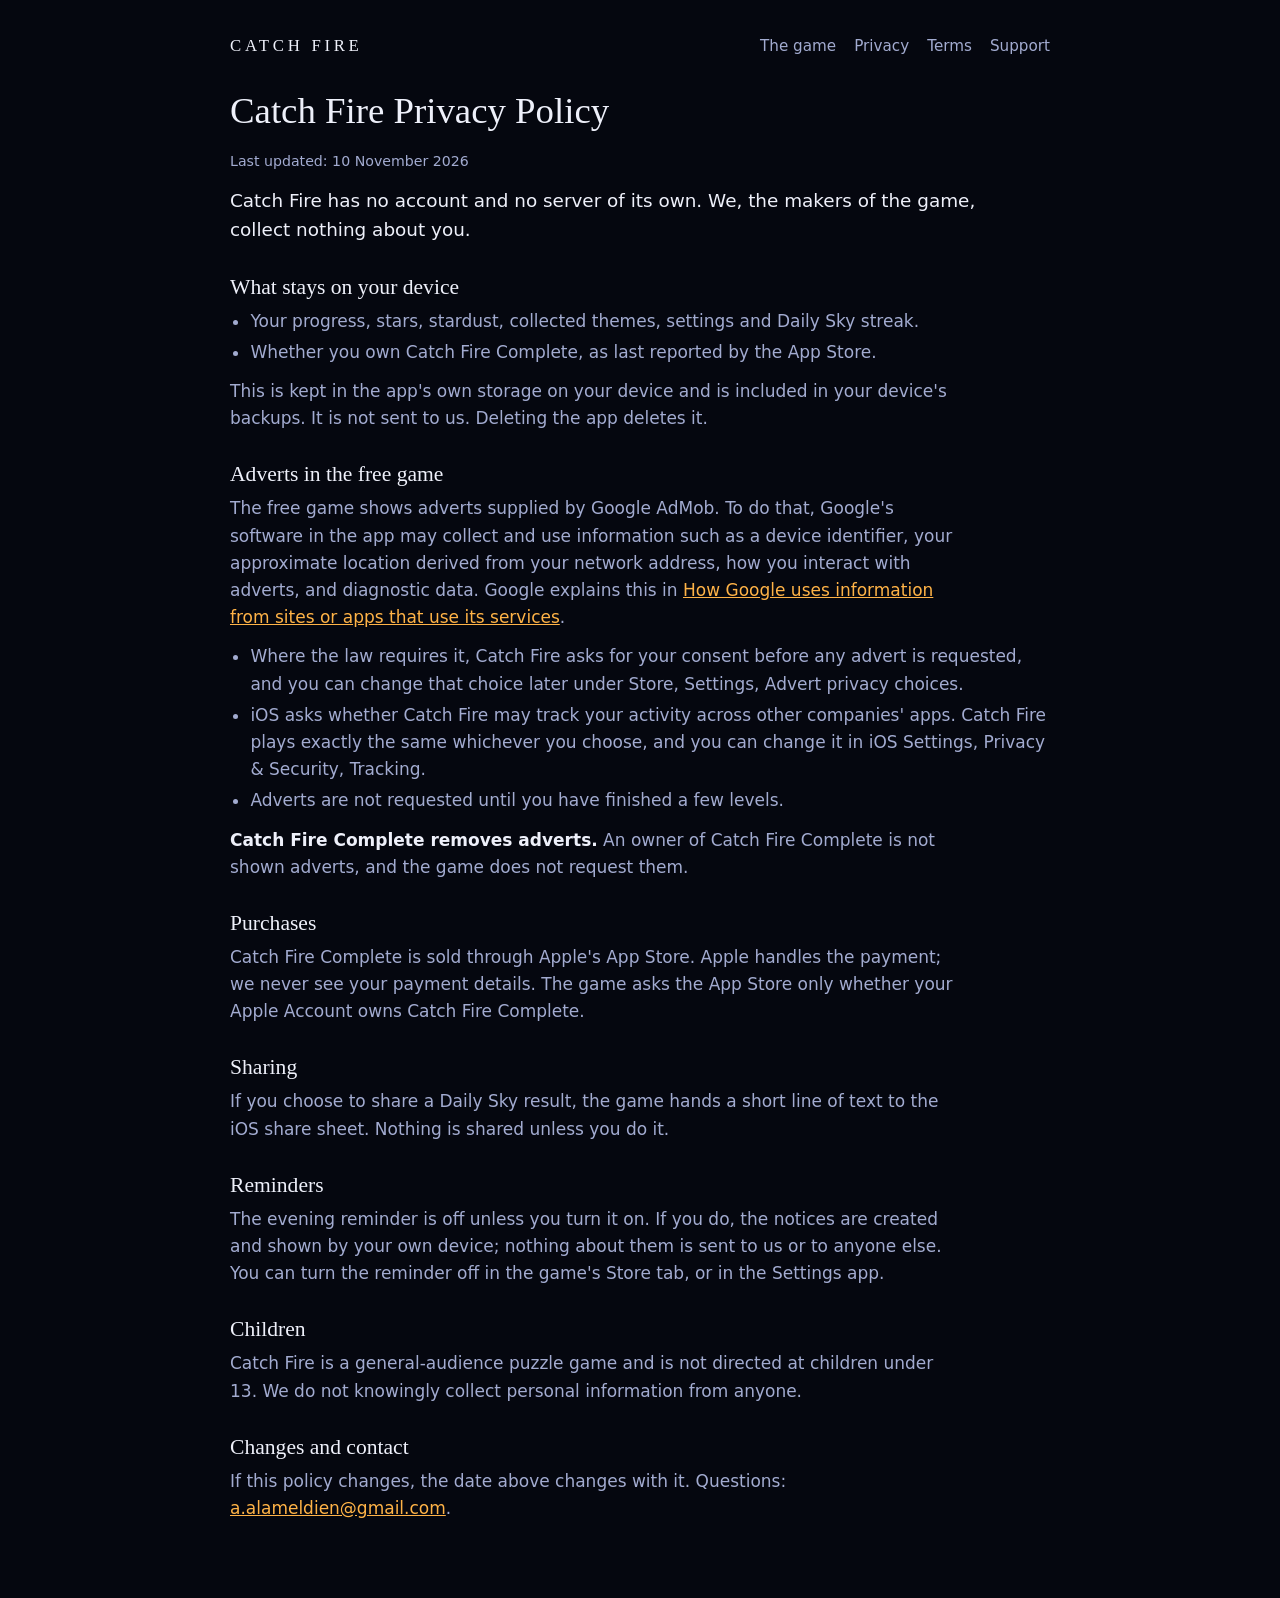
==== commit 3ce7f3d2: "Privacy: how the evening reminder works" ====
--- a/privacy/index.html
+++ b/privacy/index.html
@@ -49,6 +49,8 @@
 <p>Catch Fire Complete is sold through Apple's App Store. Apple handles the payment; we never see your payment details. The game asks the App Store only whether your Apple Account owns Catch Fire Complete.</p>
 <h2>Sharing</h2>
 <p>If you choose to share a Daily Sky result, the game hands a short line of text to the iOS share sheet. Nothing is shared unless you do it.</p>
+<h2>Reminders</h2>
+<p>The evening reminder is off unless you turn it on. If you do, the notices are created and shown by your own device; nothing about them is sent to us or to anyone else. You can turn the reminder off in the game's Store tab, or in the Settings app.</p>
 <h2>Children</h2>
 <p>Catch Fire is a general-audience puzzle game and is not directed at children under 13. We do not knowingly collect personal information from anyone.</p>
 <h2>Changes and contact</h2>
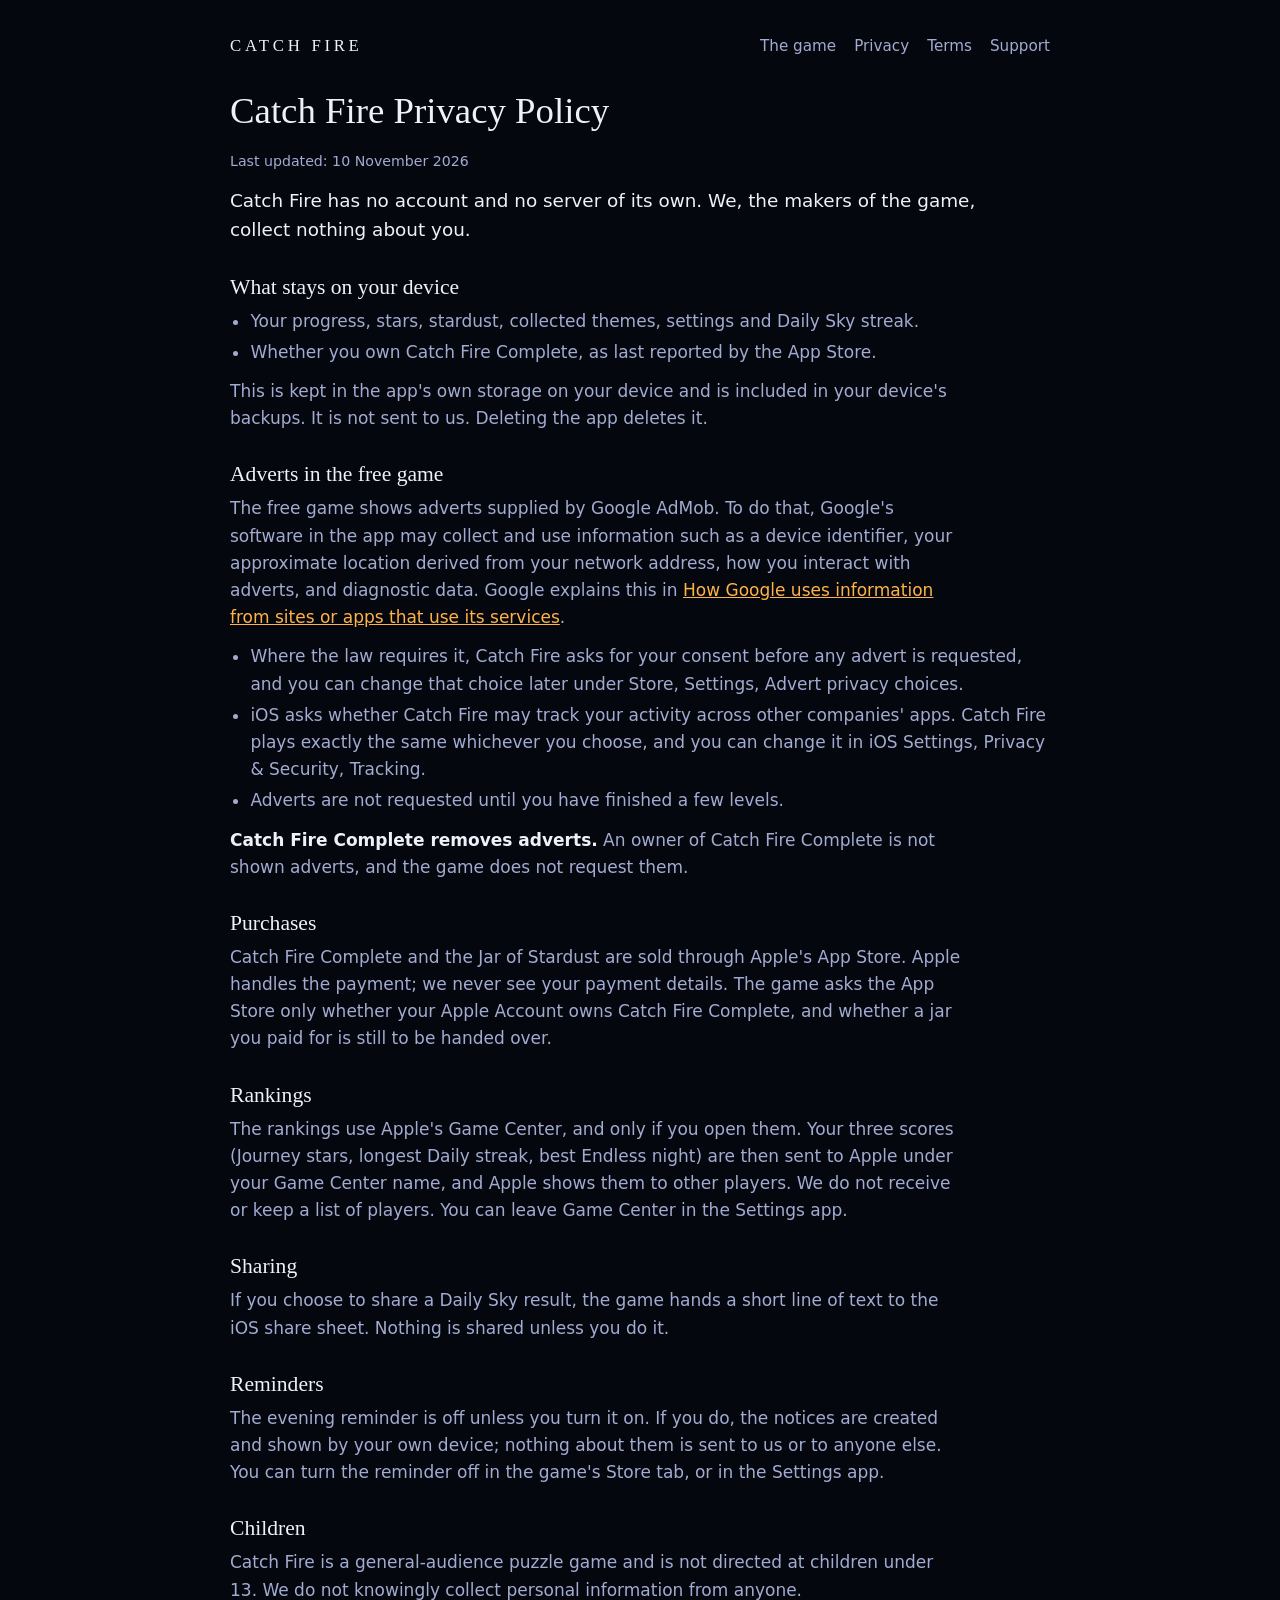
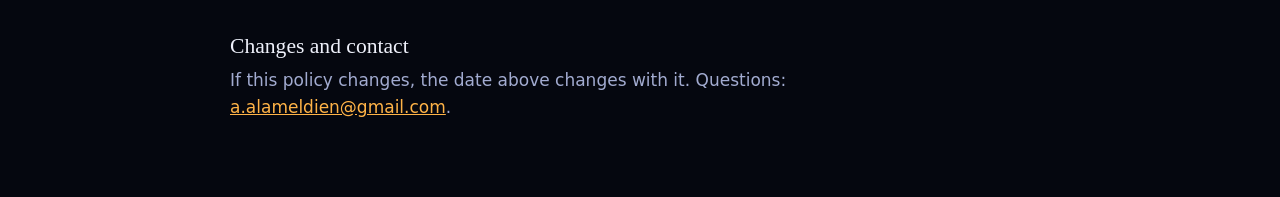
==== commit 61dc7096: "Jar of Stardust, weekly constellation and rankings" ====
--- a/privacy/index.html
+++ b/privacy/index.html
@@ -5,7 +5,8 @@
 <meta name="viewport" content="width=device-width, initial-scale=1">
 <title>Catch Fire Privacy Policy</title>
 <meta name="description" content="How Catch Fire handles information.">
-<link rel="icon" href="../assets/favicon.svg" type="image/svg+xml">
+<link rel="icon" href="../assets/favicon.png" type="image/png">
+<link rel="apple-touch-icon" href="../assets/apple-touch-icon.png">
 <style>
 :root{color-scheme:dark;--bg:#05070f;--ink:#eef0fa;--dim:#a2abd0;--gold:#ffb347;--line:#2a3566}
 *{box-sizing:border-box;margin:0;padding:0}
@@ -46,7 +47,9 @@
 </ul>
 <p><b>Catch Fire Complete removes adverts.</b> An owner of Catch Fire Complete is not shown adverts, and the game does not request them.</p>
 <h2>Purchases</h2>
-<p>Catch Fire Complete is sold through Apple's App Store. Apple handles the payment; we never see your payment details. The game asks the App Store only whether your Apple Account owns Catch Fire Complete.</p>
+<p>Catch Fire Complete and the Jar of Stardust are sold through Apple's App Store. Apple handles the payment; we never see your payment details. The game asks the App Store only whether your Apple Account owns Catch Fire Complete, and whether a jar you paid for is still to be handed over.</p>
+<h2>Rankings</h2>
+<p>The rankings use Apple's Game Center, and only if you open them. Your three scores (Journey stars, longest Daily streak, best Endless night) are then sent to Apple under your Game Center name, and Apple shows them to other players. We do not receive or keep a list of players. You can leave Game Center in the Settings app.</p>
 <h2>Sharing</h2>
 <p>If you choose to share a Daily Sky result, the game hands a short line of text to the iOS share sheet. Nothing is shared unless you do it.</p>
 <h2>Reminders</h2>
